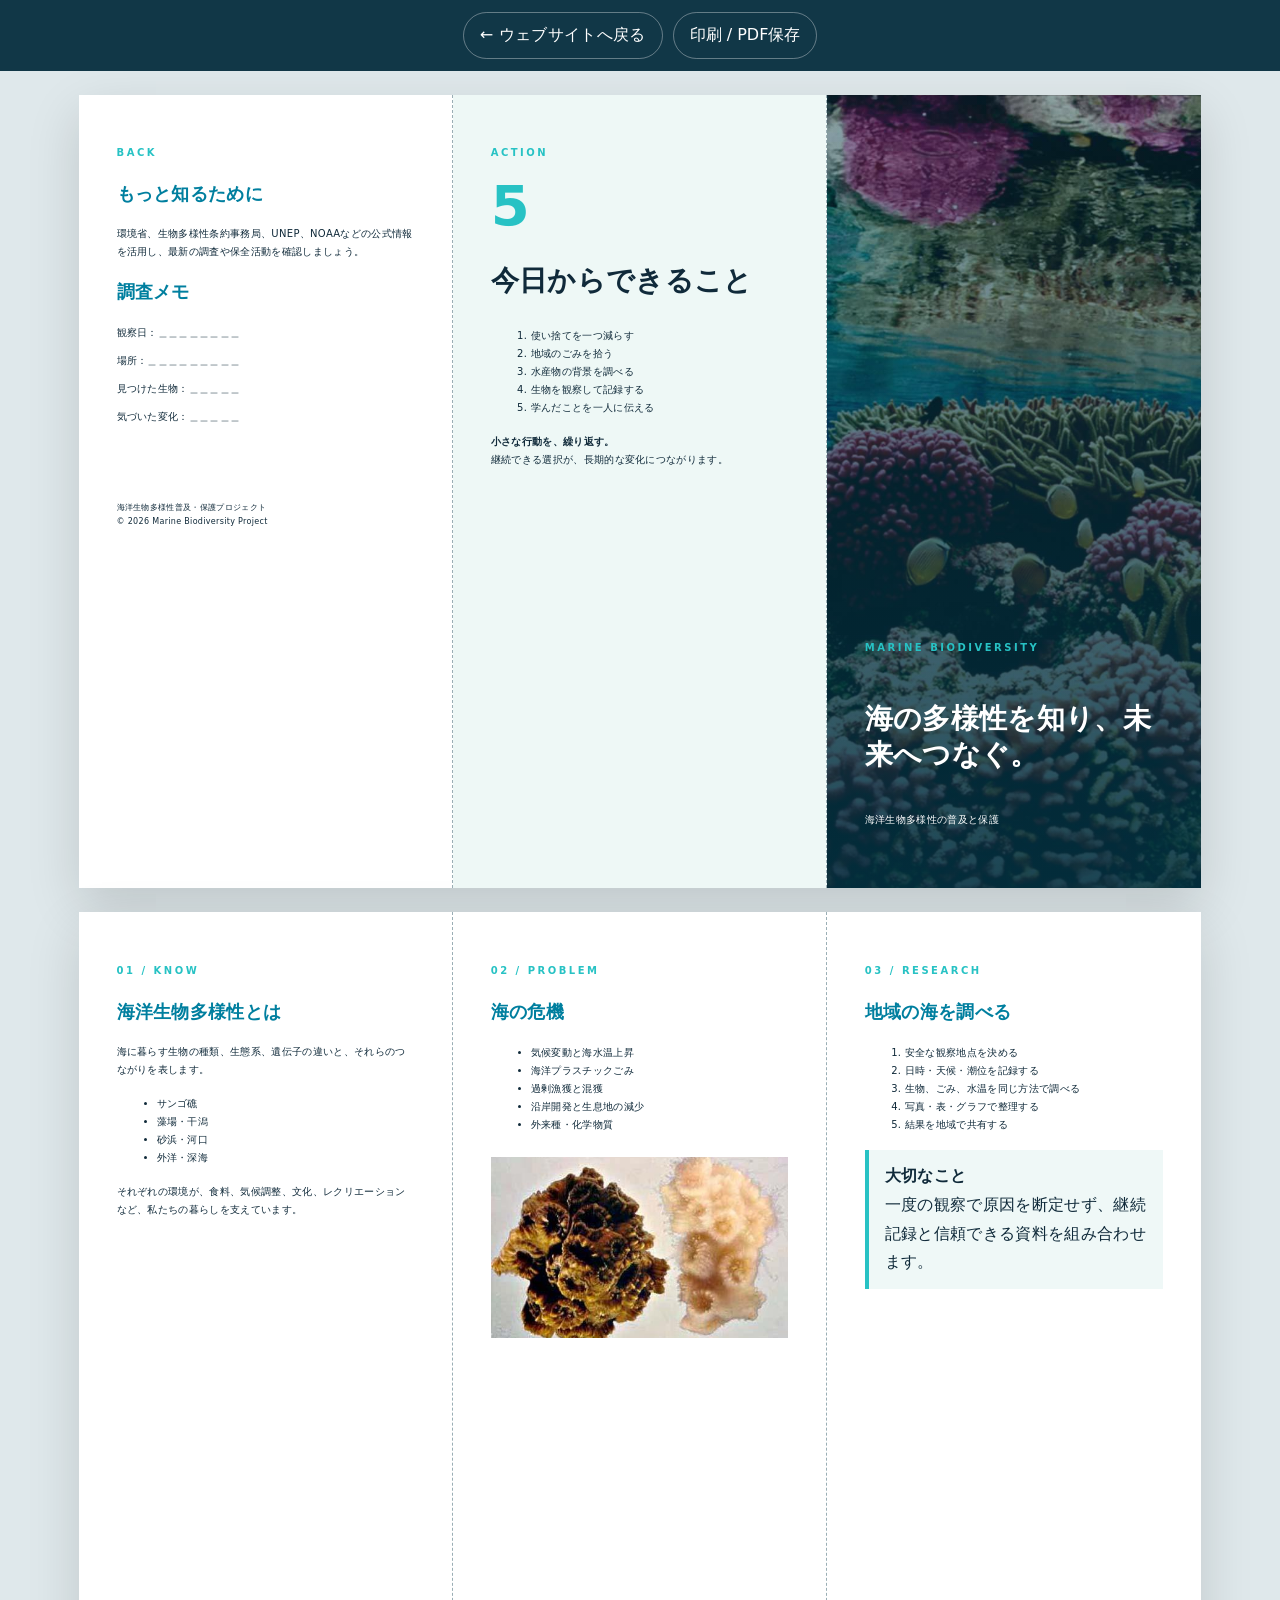
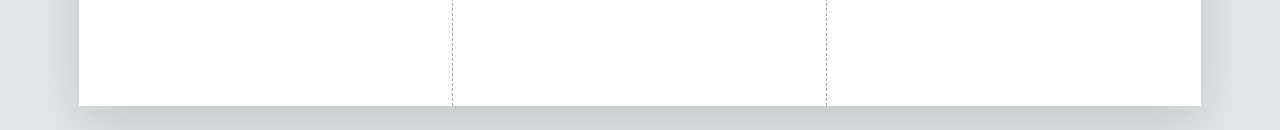
==== pamphlet.html @ f06151c9 "Add initial marine biodiversity website" ====
<!doctype html><html lang="ja"><head><meta charset="utf-8"><meta name="viewport" content="width=device-width,initial-scale=1"><title>海洋生物多様性 パンフレット</title><link rel="stylesheet" href="styles.css"></head>
<body class="doc-body">
<div class="doc-toolbar"><a href="index.html">← ウェブサイトへ戻る</a><button onclick="window.print()">印刷 / PDF保存</button></div>
<section class="brochure-sheet">
  <article class="brochure-panel"><p class="section-kicker">BACK</p><h2>もっと知るために</h2><p>環境省、生物多様性条約事務局、UNEP、NOAAなどの公式情報を活用し、最新の調査や保全活動を確認しましょう。</p><h2>調査メモ</h2><p>観察日：＿＿＿＿＿＿＿＿</p><p>場所：＿＿＿＿＿＿＿＿＿</p><p>見つけた生物：＿＿＿＿＿</p><p>気づいた変化：＿＿＿＿＿</p><p style="margin-top:20mm;font-size:8px">海洋生物多様性普及・保護プロジェクト<br>© 2026 Marine Biodiversity Project</p></article>
  <article class="brochure-panel brochure-action"><p class="section-kicker">ACTION</p><span class="brochure-number">5</span><h1>今日からできること</h1><ol><li>使い捨てを一つ減らす</li><li>地域のごみを拾う</li><li>水産物の背景を調べる</li><li>生物を観察して記録する</li><li>学んだことを一人に伝える</li></ol><p><strong>小さな行動を、繰り返す。</strong><br>継続できる選択が、長期的な変化につながります。</p></article>
  <article class="brochure-panel brochure-cover"><p class="section-kicker">MARINE BIODIVERSITY</p><h1>海の多様性を知り、未来へつなぐ。</h1><p>海洋生物多様性の普及と保護</p></article>
</section>
<section class="brochure-sheet">
  <article class="brochure-panel"><p class="section-kicker">01 / KNOW</p><h2>海洋生物多様性とは</h2><p>海に暮らす生物の種類、生態系、遺伝子の違いと、それらのつながりを表します。</p><ul><li>サンゴ礁</li><li>藻場・干潟</li><li>砂浜・河口</li><li>外洋・深海</li></ul><p>それぞれの環境が、食料、気候調整、文化、レクリエーションなど、私たちの暮らしを支えています。</p></article>
  <article class="brochure-panel"><p class="section-kicker">02 / PROBLEM</p><h2>海の危機</h2><ul><li>気候変動と海水温上昇</li><li>海洋プラスチックごみ</li><li>過剰漁獲と混獲</li><li>沿岸開発と生息地の減少</li><li>外来種・化学物質</li></ul><img src="assets/coral-bleaching.jpg" alt="白化したサンゴの比較" style="width:100%;height:48mm;object-fit:cover;margin-top:6mm"></article>
  <article class="brochure-panel"><p class="section-kicker">03 / RESEARCH</p><h2>地域の海を調べる</h2><ol><li>安全な観察地点を決める</li><li>日時・天候・潮位を記録する</li><li>生物、ごみ、水温を同じ方法で調べる</li><li>写真・表・グラフで整理する</li><li>結果を地域で共有する</li></ol><div class="note-box"><strong>大切なこと</strong><br>一度の観察で原因を断定せず、継続記録と信頼できる資料を組み合わせます。</div></article>
</section>
</body></html>
---- styles.css ----
:root {
  --ink: #102a3a;
  --muted: #5f7280;
  --paper: #f5fbfc;
  --white: #ffffff;
  --deep: #063a52;
  --ocean: #007f9f;
  --aqua: #27c2c4;
  --foam: #dff8f4;
  --coral: #ff7667;
  --sand: #f6d598;
  --line: rgba(16,42,58,.13);
  --shadow: 0 24px 70px rgba(7,47,66,.14);
  --radius: 24px;
  --max: 1180px;
}

* { box-sizing: border-box; }
html { scroll-behavior: smooth; }
body {
  margin: 0;
  font-family: "Noto Sans JP", system-ui, sans-serif;
  color: var(--ink);
  background: var(--paper);
  line-height: 1.8;
  letter-spacing: .02em;
}
img { max-width: 100%; display: block; }
a { color: inherit; }
button, input { font: inherit; }
.container { width: min(var(--max), calc(100% - 40px)); margin-inline: auto; }
.skip-link { position: fixed; left: 16px; top: -60px; background: #fff; padding: 10px 16px; z-index: 999; }
.skip-link:focus { top: 16px; }

.site-header {
  position: fixed; inset: 0 0 auto; z-index: 100;
  color: #fff; transition: .25s ease;
}
.site-header.scrolled { background: rgba(5,45,64,.93); backdrop-filter: blur(14px); box-shadow: 0 1px 0 rgba(255,255,255,.12); }
.nav-wrap { min-height: 78px; display: flex; align-items: center; justify-content: space-between; gap: 24px; }
.brand { display: flex; align-items: center; gap: 12px; text-decoration: none; }
.brand-mark { width: 42px; height: 42px; display: grid; place-items: center; border: 2px solid currentColor; border-radius: 50%; font-size: 28px; }
.brand strong { display: block; font-size: 17px; line-height: 1.2; }
.brand small { display: block; font-size: 8px; letter-spacing: .18em; opacity: .8; margin-top: 4px; }
.global-nav { display: flex; gap: 26px; align-items: center; }
.global-nav a { text-decoration: none; font-size: 13px; font-weight: 700; position: relative; }
.global-nav a::after { content: ""; position: absolute; left: 0; bottom: -8px; width: 0; height: 2px; background: var(--aqua); transition: .2s; }
.global-nav a:hover::after { width: 100%; }
.menu-button { display: none; color: #fff; background: transparent; border: 1px solid rgba(255,255,255,.4); border-radius: 999px; padding: 7px 14px; }

.hero { min-height: 100svh; position: relative; display: grid; align-items: center; color: #fff; overflow: hidden; }
.hero-media { position: absolute; inset: 0; background: url("assets/hero-coral.jpg") center/cover no-repeat; transform: scale(1.04); }
.hero-overlay { position: absolute; inset: 0; background: linear-gradient(90deg, rgba(3,31,49,.92) 0%, rgba(3,47,65,.68) 48%, rgba(4,71,82,.25) 100%), linear-gradient(0deg, rgba(2,31,44,.5), transparent 50%); }
.hero-content { position: relative; z-index: 2; padding-top: 100px; }
.eyebrow, .section-kicker { margin: 0 0 16px; font-size: 12px; font-weight: 900; letter-spacing: .25em; color: var(--aqua); text-transform: uppercase; }
.hero h1 { margin: 0; font-size: clamp(48px, 7.6vw, 104px); line-height: 1.06; letter-spacing: -.055em; max-width: 950px; }
.hero h1 span { color: #86f0e0; }
.hero-lead { width: min(660px, 100%); font-size: clamp(16px, 2vw, 20px); color: rgba(255,255,255,.86); margin: 30px 0; }
.hero-actions { display: flex; flex-wrap: wrap; gap: 12px; }
.button { display: inline-flex; align-items: center; justify-content: center; min-height: 52px; padding: 0 24px; border-radius: 999px; text-decoration: none; font-weight: 700; font-size: 14px; transition: .2s ease; }
.button.primary { background: var(--aqua); color: #053744; }
.button.primary:hover { transform: translateY(-2px); background: #80e9dd; }
.button.ghost { border: 1px solid rgba(255,255,255,.55); color: #fff; }
.button.ghost:hover { background: rgba(255,255,255,.12); }
.scroll-cue { position: absolute; z-index: 3; bottom: 24px; left: 50%; transform: translateX(-50%); font-size: 9px; letter-spacing: .25em; text-decoration: none; opacity: .8; }
.scroll-cue span { display: block; text-align: center; font-size: 20px; animation: bob 1.5s infinite; }
.bubble { position: absolute; border: 1px solid rgba(255,255,255,.3); border-radius: 50%; z-index: 1; animation: float 8s ease-in-out infinite; }
.bubble-1 { width: 60px; height: 60px; right: 12%; top: 28%; }
.bubble-2 { width: 22px; height: 22px; right: 25%; top: 18%; animation-delay: -2s; }
.bubble-3 { width: 100px; height: 100px; right: 35%; bottom: 12%; animation-delay: -4s; }
@keyframes bob { 50% { transform: translateY(7px); } }
@keyframes float { 50% { transform: translateY(-24px); opacity: .4; } }

.section { padding: 110px 0; }
.section-heading { max-width: 760px; margin-bottom: 54px; }
.section-heading h2, .story-copy h2, .quiz-wrap h2 { font-size: clamp(34px, 5vw, 58px); line-height: 1.2; letter-spacing: -.04em; margin: 0 0 18px; }
.section-heading p:last-child { color: var(--muted); margin: 0; font-size: 17px; }
.section-heading.light h2, .section-heading.light p:last-child { color: #fff; }

.intro { background: #fff; }
.stat-grid { display: grid; grid-template-columns: repeat(3, 1fr); gap: 18px; margin-bottom: 38px; }
.stat-card { padding: 32px; border: 1px solid var(--line); border-radius: var(--radius); background: linear-gradient(145deg,#fff,#f4fbfb); }
.stat-card strong { display: block; font-size: clamp(48px, 7vw, 78px); line-height: 1; color: var(--ocean); letter-spacing: -.07em; }
.stat-card strong span { font-size: .33em; margin-left: 3px; letter-spacing: 0; }
.stat-card h3 { margin: 20px 0 8px; font-size: 17px; }
.stat-card p { margin: 0; color: var(--muted); font-size: 14px; }
.ecosystem-grid { display: grid; grid-template-columns: repeat(3, 1fr); gap: 18px; }
.ecosystem-card { min-height: 250px; border-radius: var(--radius); padding: 30px; color: #fff; overflow: hidden; position: relative; }
.ecosystem-card::after { content: ""; position: absolute; width: 180px; height: 180px; border: 1px solid rgba(255,255,255,.2); border-radius: 50%; right: -55px; bottom: -55px; }
.ecosystem-card.coral { background: linear-gradient(150deg,#e7665a,#ff9b7e); }
.ecosystem-card.coast { background: linear-gradient(150deg,#008c7b,#5fc5a2); }
.ecosystem-card.open-sea { background: linear-gradient(150deg,#075274,#1799b4); }
.ecosystem-icon { font-size: 42px; }
.ecosystem-card h3 { font-size: 24px; margin: 45px 0 8px; }
.ecosystem-card p { margin: 0; color: rgba(255,255,255,.86); font-size: 14px; max-width: 300px; }

.threats { background: #06384d; color: #fff; position: relative; overflow: hidden; }
.threats::before { content: ""; position: absolute; width: 680px; height: 680px; border: 1px solid rgba(255,255,255,.07); border-radius: 50%; right: -300px; top: 80px; }
.threat-feature { display: grid; grid-template-columns: 1.18fr .82fr; min-height: 430px; border-radius: 30px; overflow: hidden; background: #fff; color: var(--ink); box-shadow: var(--shadow); }
.threat-feature img { width: 100%; height: 100%; object-fit: cover; }
.threat-copy { padding: 54px; display: flex; flex-direction: column; justify-content: center; }
.tag { align-self: flex-start; display: inline-flex; padding: 7px 12px; border-radius: 999px; background: #ffe5dc; color: #9a3a2f; font-size: 11px; font-weight: 900; letter-spacing: .12em; }
.tag.blue { background: var(--foam); color: #087386; }
.threat-copy h3 { margin: 18px 0; font-size: clamp(26px, 3vw, 40px); line-height: 1.35; letter-spacing: -.03em; }
.threat-copy p { margin: 0; color: var(--muted); }
.threat-list { margin-top: 28px; display: grid; grid-template-columns: repeat(2,1fr); border-top: 1px solid rgba(255,255,255,.18); }
.threat-item { display: grid; grid-template-columns: 50px 1fr; gap: 20px; padding: 30px 20px 30px 0; border-bottom: 1px solid rgba(255,255,255,.18); }
.threat-item:nth-child(odd) { border-right: 1px solid rgba(255,255,255,.18); padding-right: 32px; }
.threat-item:nth-child(even) { padding-left: 32px; }
.threat-item > span { color: var(--aqua); font-weight: 900; font-size: 12px; }
.threat-item h3 { margin: 0 0 8px; }
.threat-item p { color: rgba(255,255,255,.68); margin: 0; font-size: 14px; }

.species-story { background: #e9f8f6; }
.story-grid { display: grid; grid-template-columns: 1fr 1fr; gap: 70px; align-items: center; }
.story-image img { border-radius: 48% 48% 12px 12px; height: 560px; width: 100%; object-fit: cover; box-shadow: var(--shadow); }
.photo-credit { font-size: 10px; color: var(--muted); margin: 10px 0 0; }
.story-copy p { color: var(--muted); font-size: 17px; }
.story-copy blockquote { margin: 30px 0 0; padding: 20px 0 20px 24px; border-left: 4px solid var(--aqua); color: var(--deep); font-weight: 700; font-size: 18px; }

.research { background: #fff; }
.research-steps { display: grid; grid-template-columns: repeat(3,1fr); gap: 18px; }
.step-card { padding: 30px; border-radius: var(--radius); background: #f1f8f9; border: 1px solid var(--line); }
.step-card span { color: var(--ocean); font-size: 11px; font-weight: 900; letter-spacing: .15em; }
.step-card h3 { font-size: 22px; margin: 35px 0 10px; }
.step-card p { color: var(--muted); margin: 0; font-size: 14px; }
.report-preview { margin-top: 22px; padding: 42px; border-radius: 28px; background: linear-gradient(135deg,#e5f8f4,#f8fcf5); display: grid; grid-template-columns: 1.15fr .85fr; gap: 50px; align-items: center; }
.report-preview h3 { font-size: 30px; margin: 14px 0; }
.report-preview p { color: var(--muted); }
.text-link { font-weight: 900; color: var(--ocean); text-decoration: none; }
.mini-chart { display: grid; gap: 16px; }
.mini-chart div span { display: block; font-size: 12px; font-weight: 700; margin-bottom: 7px; }
.mini-chart i { display: block; width: 100%; height: 12px; background: rgba(0,127,159,.12); border-radius: 999px; overflow: hidden; }
.mini-chart i::after { content: ""; display: block; width: var(--value); height: 100%; background: linear-gradient(90deg,var(--ocean),var(--aqua)); border-radius: inherit; }
.mini-chart small { color: var(--muted); }

.actions { background: #f8e8d6; }
.action-grid { display: grid; grid-template-columns: repeat(4,1fr); gap: 16px; }
.action-card { min-height: 290px; background: #fff; border-radius: var(--radius); padding: 28px; display: flex; flex-direction: column; }
.action-card span { width: 38px; height: 38px; display: grid; place-items: center; border-radius: 50%; background: var(--sand); font-size: 11px; font-weight: 900; }
.action-card h3 { margin: auto 0 10px; font-size: 20px; }
.action-card p { margin: 0; color: var(--muted); font-size: 13px; }
.pledge { margin-top: 26px; border-radius: 28px; background: var(--deep); color: #fff; padding: 38px; display: grid; grid-template-columns: .9fr 1.1fr; gap: 40px; align-items: center; }
.pledge h3 { font-size: 26px; margin: 8px 0; }
.pledge p { color: rgba(255,255,255,.68); margin: 0; }
.pledge-buttons { display: grid; gap: 10px; }
.pledge-buttons button { border: 1px solid rgba(255,255,255,.25); color: #fff; background: rgba(255,255,255,.07); text-align: left; padding: 13px 16px; border-radius: 12px; cursor: pointer; }
.pledge-buttons button:hover, .pledge-buttons button.active { background: var(--aqua); color: #073642; border-color: transparent; }

.quiz-section { background: #0b5870; color: #fff; }
.quiz-wrap { display: grid; grid-template-columns: .8fr 1.2fr; gap: 60px; align-items: start; }
.quiz { background: #fff; color: var(--ink); padding: 34px; border-radius: var(--radius); }
.quiz-question { font-weight: 900; font-size: 19px; margin-top: 0; }
.quiz button { width: 100%; text-align: left; border: 1px solid var(--line); background: #f6fafb; padding: 13px 15px; border-radius: 12px; margin-top: 8px; cursor: pointer; }
.quiz button:hover { border-color: var(--ocean); }
.quiz button.correct { background: #dff8ec; border-color: #35a87b; }
.quiz button.wrong { background: #ffe4e0; border-color: #ef7a68; }
.quiz-result { min-height: 30px; margin-bottom: 0; font-weight: 700; }

.resources { background: #fff; }
.resource-grid { display: grid; grid-template-columns: repeat(3,1fr); gap: 18px; }
.resource-card { min-height: 210px; border-radius: var(--radius); border: 1px solid var(--line); padding: 28px; text-decoration: none; display: flex; flex-direction: column; transition: .2s; background: linear-gradient(145deg,#fff,#f4fbfb); }
.resource-card:hover { transform: translateY(-6px); box-shadow: var(--shadow); border-color: transparent; }
.resource-card > span { color: var(--aqua); font-weight: 900; font-size: 12px; }
.resource-card > div { margin-top: auto; }
.resource-card h3 { margin: 0; font-size: 24px; }
.resource-card p { margin: 7px 0 0; color: var(--muted); font-size: 13px; }
.resource-card b { align-self: flex-end; font-size: 28px; color: var(--ocean); }
.sources-section { padding: 0 0 60px; background: #fff; }
details { border-top: 1px solid var(--line); padding-top: 22px; }
summary { cursor: pointer; font-weight: 700; }
details li { margin: 7px 0; color: var(--muted); font-size: 13px; }
.site-footer { background: #052c3d; color: #fff; padding: 54px 0; }
.footer-grid { display: flex; justify-content: space-between; gap: 30px; }
.site-footer strong { font-size: 24px; }
.site-footer p { color: rgba(255,255,255,.55); font-size: 12px; }
.site-footer a { color: var(--aqua); text-decoration: none; }

.reveal { opacity: 1; transform: none; }
.js .reveal { opacity: 0; transform: translateY(24px); transition: .7s ease; }
.js .reveal.visible { opacity: 1; transform: none; }

/* 内部資料ページ */
.doc-body { background: #dfe8eb; }
.doc-toolbar { position: sticky; top: 0; z-index: 10; display: flex; gap: 10px; justify-content: center; padding: 12px; background: rgba(5,44,61,.94); color: #fff; }
.doc-toolbar a, .doc-toolbar button { border: 1px solid rgba(255,255,255,.35); color: #fff; background: transparent; border-radius: 999px; padding: 8px 16px; text-decoration: none; cursor: pointer; }
.paper { width: 210mm; min-height: 297mm; margin: 24px auto; background: #fff; padding: 18mm; box-shadow: 0 18px 50px rgba(0,0,0,.14); }
.paper h1 { font-size: 30px; line-height: 1.35; margin: 0; }
.paper h2 { font-size: 20px; margin: 28px 0 10px; padding-bottom: 6px; border-bottom: 2px solid var(--ocean); }
.paper h3 { font-size: 16px; }
.paper p, .paper li, .paper td, .paper th { font-size: 11.5px; line-height: 1.75; }
.paper table { width: 100%; border-collapse: collapse; }
.paper th, .paper td { border: 1px solid #b8c7cc; padding: 7px; text-align: left; }
.paper th { background: #e8f5f5; }
.doc-cover { min-height: 250mm; display: flex; flex-direction: column; justify-content: space-between; background: linear-gradient(150deg,#073e56,#0292a2); color: #fff; position: relative; overflow: hidden; }
.doc-cover::after { content: ""; position: absolute; width: 180mm; height: 180mm; border: 1px solid rgba(255,255,255,.18); border-radius: 50%; right: -80mm; bottom: -80mm; }
.doc-cover .cover-label { letter-spacing: .2em; font-size: 12px; color: #89f2e4; }
.doc-cover h1 { font-size: 44px; max-width: 150mm; }
.doc-cover .cover-meta { border-top: 1px solid rgba(255,255,255,.3); padding-top: 12px; }
.note-box { background: #eff8f7; border-left: 4px solid var(--aqua); padding: 12px 16px; }
.placeholder { border: 1px dashed #8fa7b0; min-height: 100px; display: grid; place-items: center; color: #718994; background: #f7fafb; }
.report-bars { display: grid; gap: 10px; margin-top: 15px; }
.report-bars div { display: grid; grid-template-columns: 90px 1fr 40px; gap: 8px; align-items: center; font-size: 11px; }
.report-bars i { height: 10px; background: #dbe8eb; border-radius: 99px; overflow: hidden; }
.report-bars i::after { content: ""; display: block; height: 100%; width: var(--w); background: var(--ocean); }

.panel-sheet { width: 420mm; min-height: 297mm; margin: 24px auto; background: #fff; box-shadow: 0 18px 50px rgba(0,0,0,.14); padding: 18mm; }
.panel-title { display: flex; align-items: end; justify-content: space-between; border-bottom: 5px solid var(--aqua); padding-bottom: 8px; margin-bottom: 16mm; }
.panel-title h1 { font-size: 40px; margin: 0; }
.panel-title span { font-size: 54px; color: var(--aqua); font-weight: 900; }
.panel-grid { display: grid; grid-template-columns: 1fr 1fr; gap: 15mm; }
.panel-sheet h2 { font-size: 28px; }
.panel-sheet p, .panel-sheet li { font-size: 16px; }
.panel-image { width: 100%; height: 150mm; object-fit: cover; border-radius: 8mm; }
.panel-callout { background: var(--deep); color: #fff; border-radius: 8mm; padding: 10mm; }
.panel-callout strong { font-size: 34px; display: block; color: #83eadf; }

.brochure-sheet { width: 297mm; height: 210mm; margin: 24px auto; background: #fff; box-shadow: 0 18px 50px rgba(0,0,0,.14); display: grid; grid-template-columns: repeat(3,1fr); overflow: hidden; }
.brochure-panel { padding: 13mm 10mm; border-right: 1px dashed #9aaeb5; position: relative; }
.brochure-panel:last-child { border-right: 0; }
.brochure-panel h1 { font-size: 28px; line-height: 1.3; }
.brochure-panel h2 { font-size: 18px; color: var(--ocean); }
.brochure-panel p, .brochure-panel li { font-size: 10px; }
.brochure-cover { color: #fff; background: linear-gradient(rgba(3,49,65,.45),rgba(3,49,65,.9)), url("assets/hero-coral.jpg") center/cover; display: flex; flex-direction: column; justify-content: end; }
.brochure-number { font-size: 56px; color: var(--aqua); font-weight: 900; line-height: 1; }
.brochure-action { background: #eef8f6; }

@media (max-width: 900px) {
  .global-nav { position: absolute; top: 70px; right: 20px; display: none; width: min(300px,calc(100vw - 40px)); flex-direction: column; align-items: stretch; gap: 0; background: rgba(5,45,64,.98); padding: 14px; border-radius: 16px; }
  .global-nav.open { display: flex; }
  .global-nav a { padding: 12px; }
  .menu-button { display: inline-block; }
  .stat-grid, .ecosystem-grid, .research-steps, .resource-grid { grid-template-columns: 1fr; }
  .threat-feature, .story-grid, .report-preview, .pledge, .quiz-wrap { grid-template-columns: 1fr; }
  .threat-feature img { height: 340px; }
  .threat-list { grid-template-columns: 1fr; }
  .threat-item:nth-child(odd), .threat-item:nth-child(even) { border-right: 0; padding: 24px 0; }
  .action-grid { grid-template-columns: repeat(2,1fr); }
  .story-image img { height: 430px; }
  .paper, .panel-sheet, .brochure-sheet { width: calc(100% - 20px); min-height: auto; height: auto; }
  .panel-grid, .brochure-sheet { grid-template-columns: 1fr; }
  .brochure-panel { border-right: 0; border-bottom: 1px dashed #9aaeb5; }
}
@media (max-width: 560px) {
  .container { width: min(100% - 28px,var(--max)); }
  .section { padding: 78px 0; }
  .hero h1 { font-size: 50px; }
  .action-grid { grid-template-columns: 1fr; }
  .threat-copy { padding: 30px; }
  .footer-grid { flex-direction: column; }
  .paper { padding: 10mm; }
}

@media print {
  body.doc-body { background: #fff; }
  .doc-toolbar { display: none !important; }
  .paper, .panel-sheet, .brochure-sheet { margin: 0; box-shadow: none; break-after: page; }
  .paper { width: 210mm; min-height: 297mm; }
  .panel-sheet { width: 420mm; min-height: 297mm; }
  .brochure-sheet { width: 297mm; height: 210mm; }
}
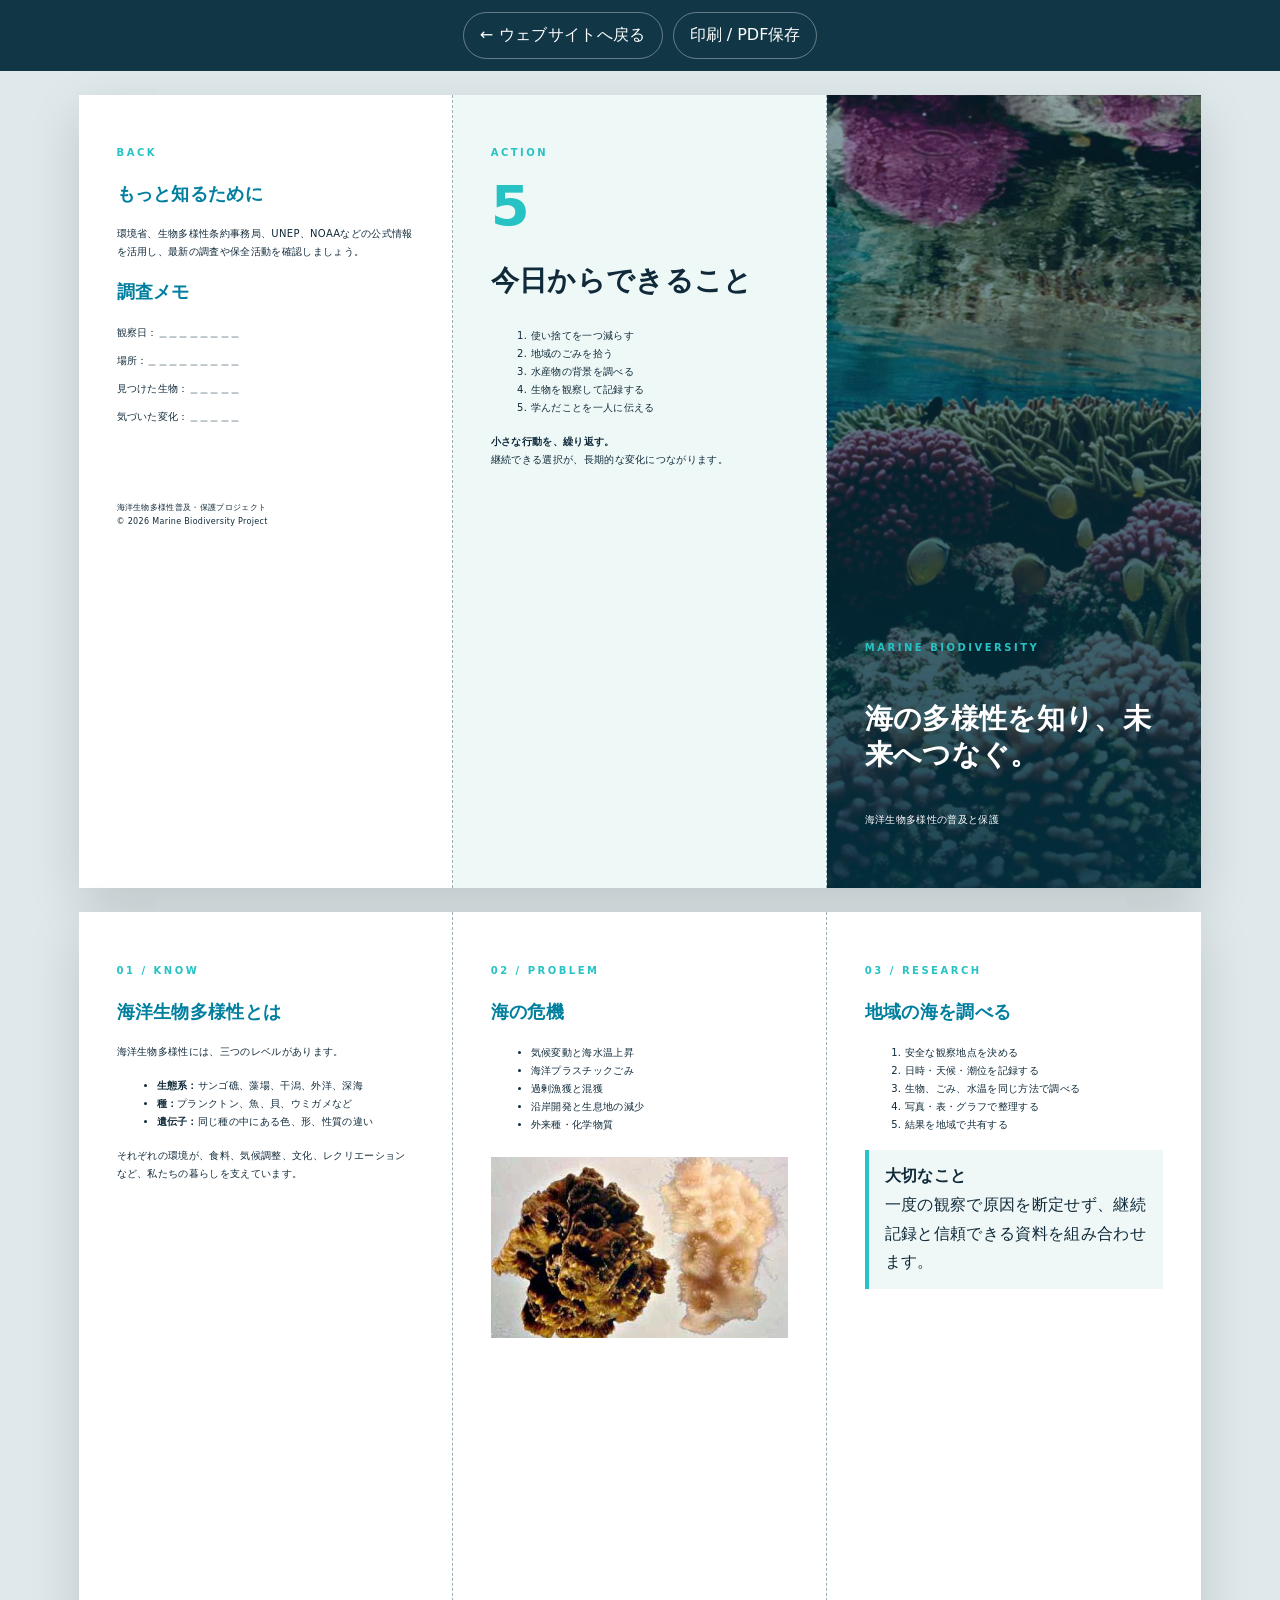
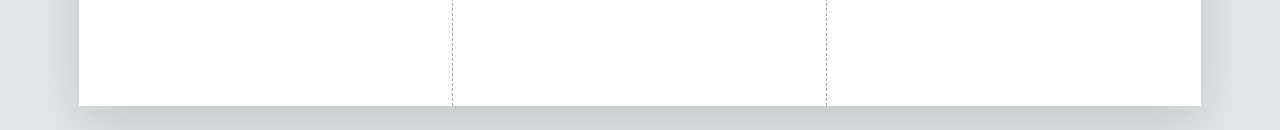
==== commit 4ccd53ae: "Add files via upload fix" ====
--- a/pamphlet.html
+++ b/pamphlet.html
@@ -7,7 +7,7 @@
   <article class="brochure-panel brochure-cover"><p class="section-kicker">MARINE BIODIVERSITY</p><h1>海の多様性を知り、未来へつなぐ。</h1><p>海洋生物多様性の普及と保護</p></article>
 </section>
 <section class="brochure-sheet">
-  <article class="brochure-panel"><p class="section-kicker">01 / KNOW</p><h2>海洋生物多様性とは</h2><p>海に暮らす生物の種類、生態系、遺伝子の違いと、それらのつながりを表します。</p><ul><li>サンゴ礁</li><li>藻場・干潟</li><li>砂浜・河口</li><li>外洋・深海</li></ul><p>それぞれの環境が、食料、気候調整、文化、レクリエーションなど、私たちの暮らしを支えています。</p></article>
+  <article class="brochure-panel"><p class="section-kicker">01 / KNOW</p><h2>海洋生物多様性とは</h2><p>海洋生物多様性には、三つのレベルがあります。</p><ul><li><strong>生態系：</strong>サンゴ礁、藻場、干潟、外洋、深海</li><li><strong>種：</strong>プランクトン、魚、貝、ウミガメなど</li><li><strong>遺伝子：</strong>同じ種の中にある色、形、性質の違い</li></ul><p>それぞれの環境が、食料、気候調整、文化、レクリエーションなど、私たちの暮らしを支えています。</p></article>
   <article class="brochure-panel"><p class="section-kicker">02 / PROBLEM</p><h2>海の危機</h2><ul><li>気候変動と海水温上昇</li><li>海洋プラスチックごみ</li><li>過剰漁獲と混獲</li><li>沿岸開発と生息地の減少</li><li>外来種・化学物質</li></ul><img src="assets/coral-bleaching.jpg" alt="白化したサンゴの比較" style="width:100%;height:48mm;object-fit:cover;margin-top:6mm"></article>
   <article class="brochure-panel"><p class="section-kicker">03 / RESEARCH</p><h2>地域の海を調べる</h2><ol><li>安全な観察地点を決める</li><li>日時・天候・潮位を記録する</li><li>生物、ごみ、水温を同じ方法で調べる</li><li>写真・表・グラフで整理する</li><li>結果を地域で共有する</li></ol><div class="note-box"><strong>大切なこと</strong><br>一度の観察で原因を断定せず、継続記録と信頼できる資料を組み合わせます。</div></article>
 </section>
--- a/styles.css
+++ b/styles.css
@@ -259,3 +259,354 @@
   .panel-sheet { width: 420mm; min-height: 297mm; }
   .brochure-sheet { width: 297mm; height: 210mm; }
 }
+
+
+/* 海洋生物普及セクション */
+.species-guide {
+  background:
+    radial-gradient(circle at 90% 5%, rgba(39,194,196,.14), transparent 30%),
+    linear-gradient(180deg, #f3fbfb 0%, #eaf7f6 100%);
+}
+.species-guide-grid {
+  display: grid;
+  grid-template-columns: repeat(3, minmax(0, 1fr));
+  gap: 18px;
+}
+.species-guide-card {
+  display: flex;
+  min-height: 390px;
+  flex-direction: column;
+  padding: 30px;
+  border: 1px solid var(--line);
+  border-radius: var(--radius);
+  background: rgba(255,255,255,.92);
+  box-shadow: 0 16px 45px rgba(7,47,66,.08);
+}
+.species-symbol {
+  display: grid;
+  width: 64px;
+  height: 64px;
+  place-items: center;
+  margin-bottom: 24px;
+  border-radius: 20px;
+  background: var(--foam);
+  font-size: 34px;
+}
+.species-type {
+  margin: 0 0 5px;
+  color: var(--ocean);
+  font-size: 11px;
+  font-weight: 900;
+  letter-spacing: .12em;
+}
+.species-guide-card h3 {
+  margin: 0 0 12px;
+  font-size: 25px;
+}
+.species-guide-card > p:not(.species-type) {
+  margin: 0;
+  color: var(--muted);
+  font-size: 14px;
+}
+.species-guide-card dl {
+  margin: auto 0 0;
+  padding-top: 22px;
+  border-top: 1px solid var(--line);
+}
+.species-guide-card dt {
+  color: var(--deep);
+  font-size: 12px;
+  font-weight: 900;
+}
+.species-guide-card dd {
+  margin: 5px 0 0;
+  color: var(--muted);
+  font-size: 13px;
+}
+.species-learning-note {
+  display: grid;
+  grid-template-columns: .7fr 1.3fr;
+  gap: 50px;
+  margin-top: 24px;
+  padding: 38px;
+  border-radius: 28px;
+  background: var(--deep);
+  color: #fff;
+}
+.species-learning-note h3 {
+  margin: 0;
+  font-size: 28px;
+}
+.species-learning-note ol {
+  margin: 0;
+  padding-left: 22px;
+}
+.species-learning-note li {
+  margin: 0 0 13px;
+  color: rgba(255,255,255,.78);
+}
+.species-learning-note strong {
+  color: #fff;
+}
+
+/* 外部ニュース・公式情報 */
+.external-news {
+  background: #edf6f7;
+}
+.news-grid {
+  display: grid;
+  grid-template-columns: repeat(2, minmax(0, 1fr));
+  gap: 20px;
+}
+.news-card {
+  display: flex;
+  min-height: 270px;
+  flex-direction: column;
+  padding: 30px;
+  border: 1px solid var(--line);
+  border-radius: var(--radius);
+  background: #fff;
+  color: inherit;
+  text-decoration: none;
+  box-shadow: 0 14px 36px rgba(5,55,70,.07);
+  transition: transform .25s ease, box-shadow .25s ease, border-color .25s ease;
+}
+.news-card:hover {
+  transform: translateY(-5px);
+  border-color: rgba(0,127,159,.35);
+  box-shadow: 0 20px 44px rgba(5,55,70,.13);
+}
+.news-source {
+  margin-bottom: 20px;
+  color: var(--ocean);
+  font-size: 11px;
+  font-weight: 900;
+  letter-spacing: .12em;
+}
+.news-card h3 {
+  margin: 0 0 14px;
+  color: var(--deep);
+  font-size: 23px;
+  line-height: 1.5;
+}
+.news-card p {
+  margin: 0 0 24px;
+  color: var(--muted);
+  font-size: 14px;
+}
+.news-card b {
+  margin-top: auto;
+  color: var(--ocean);
+}
+
+/* 完成版報告書 */
+.model-data-banner {
+  margin: 0 0 22px;
+  padding: 12px 16px;
+  border: 2px solid #e19c2f;
+  border-radius: 10px;
+  background: #fff7e6;
+  color: #694713;
+  font-size: 11.5px;
+  font-weight: 700;
+}
+.report-meta-grid {
+  display: grid;
+  grid-template-columns: repeat(2, 1fr);
+  gap: 8px 18px;
+  margin: 16px 0 22px;
+}
+.report-meta-grid div {
+  padding: 10px 12px;
+  border: 1px solid #c6d5da;
+  border-radius: 7px;
+  background: #f7fbfc;
+}
+.report-meta-grid span {
+  display: block;
+  color: var(--muted);
+  font-size: 9.5px;
+}
+.report-meta-grid strong {
+  display: block;
+  margin-top: 2px;
+  font-size: 11.5px;
+}
+.report-summary-grid {
+  display: grid;
+  grid-template-columns: repeat(3, 1fr);
+  gap: 10px;
+  margin: 14px 0 22px;
+}
+.report-summary-card {
+  padding: 14px;
+  border-radius: 10px;
+  background: #eaf7f6;
+  text-align: center;
+}
+.report-summary-card strong {
+  display: block;
+  color: var(--ocean);
+  font-size: 28px;
+  line-height: 1.1;
+}
+.report-summary-card span {
+  font-size: 10px;
+}
+.report-map {
+  min-height: 115px;
+  padding: 14px;
+  border: 1px solid #b8c7cc;
+  border-radius: 8px;
+  background:
+    linear-gradient(135deg, rgba(39,194,196,.12), rgba(0,127,159,.04)),
+    repeating-linear-gradient(0deg, transparent 0 19px, rgba(16,42,58,.05) 20px),
+    repeating-linear-gradient(90deg, transparent 0 19px, rgba(16,42,58,.05) 20px);
+}
+.report-map strong {
+  display: block;
+  margin-bottom: 8px;
+  color: var(--deep);
+}
+.report-map p {
+  margin: 0;
+}
+.finding-box {
+  margin: 14px 0;
+  padding: 13px 15px;
+  border-left: 4px solid var(--ocean);
+  background: #eff8fa;
+}
+.finding-box strong {
+  color: var(--deep);
+}
+.report-photo-grid {
+  display: grid;
+  grid-template-columns: 1fr 1fr;
+  gap: 10px;
+}
+.report-photo-grid figure {
+  margin: 0;
+}
+.report-photo-grid img {
+  width: 100%;
+  height: 145px;
+  object-fit: cover;
+  border-radius: 8px;
+}
+.report-photo-grid figcaption {
+  margin-top: 5px;
+  color: var(--muted);
+  font-size: 9px;
+}
+.reference-list a {
+  color: var(--ocean);
+  word-break: break-all;
+}
+.status-pill {
+  display: inline-flex;
+  padding: 3px 8px;
+  border-radius: 999px;
+  background: #e5f7ec;
+  color: #24794f;
+  font-size: 9px;
+  font-weight: 900;
+}
+.status-pill.caution {
+  background: #fff2d9;
+  color: #8d5a00;
+}
+
+@media (max-width: 900px) {
+  .species-guide-grid,
+  .news-grid {
+    grid-template-columns: 1fr 1fr;
+  }
+  .species-learning-note {
+    grid-template-columns: 1fr;
+    gap: 20px;
+  }
+}
+
+@media (max-width: 620px) {
+  .species-guide-grid,
+  .news-grid {
+    grid-template-columns: 1fr;
+  }
+  .species-guide-card {
+    min-height: auto;
+  }
+  .report-meta-grid,
+  .report-summary-grid,
+  .report-photo-grid {
+    grid-template-columns: 1fr;
+  }
+}
+
+
+/* 三つの生物多様性 */
+.diversity-explainer {
+  margin-top: 64px;
+  padding: 48px;
+  border: 1px solid rgba(8,70,85,.12);
+  border-radius: 28px;
+  background: linear-gradient(135deg,#f2fbfa,#eef7f9);
+}
+.diversity-explainer-heading {
+  max-width: 760px;
+  margin-bottom: 32px;
+}
+.diversity-explainer-heading h3 {
+  margin: 8px 0 16px;
+  color: var(--deep);
+  font-size: clamp(1.7rem,3vw,2.5rem);
+}
+.diversity-level-grid {
+  display: grid;
+  grid-template-columns: repeat(3,minmax(0,1fr));
+  gap: 20px;
+}
+.diversity-level-card {
+  padding: 28px;
+  border-radius: 20px;
+  background: #fff;
+  box-shadow: 0 12px 32px rgba(5,55,70,.08);
+}
+.diversity-number {
+  display: block;
+  margin-bottom: 14px;
+  color: var(--aqua);
+  font-weight: 900;
+  letter-spacing: .08em;
+}
+.diversity-level-card h4 {
+  margin: 0 0 12px;
+  color: var(--deep);
+  font-size: 1.25rem;
+}
+.diversity-level-card p {
+  margin: 0;
+  color: var(--muted);
+  font-size: 14px;
+}
+.diversity-level-card small {
+  display: block;
+  margin-top: 18px;
+  color: #168c91;
+  font-weight: 700;
+}
+.diversity-connection {
+  margin-top: 24px;
+  padding: 24px 28px;
+  border-left: 4px solid var(--aqua);
+  border-radius: 10px;
+  background: rgba(255,255,255,.72);
+}
+.diversity-connection p {
+  margin: 8px 0 0;
+  color: var(--muted);
+}
+@media (max-width: 820px) {
+  .diversity-explainer { padding: 28px 20px; }
+  .diversity-level-grid { grid-template-columns: 1fr; }
+}
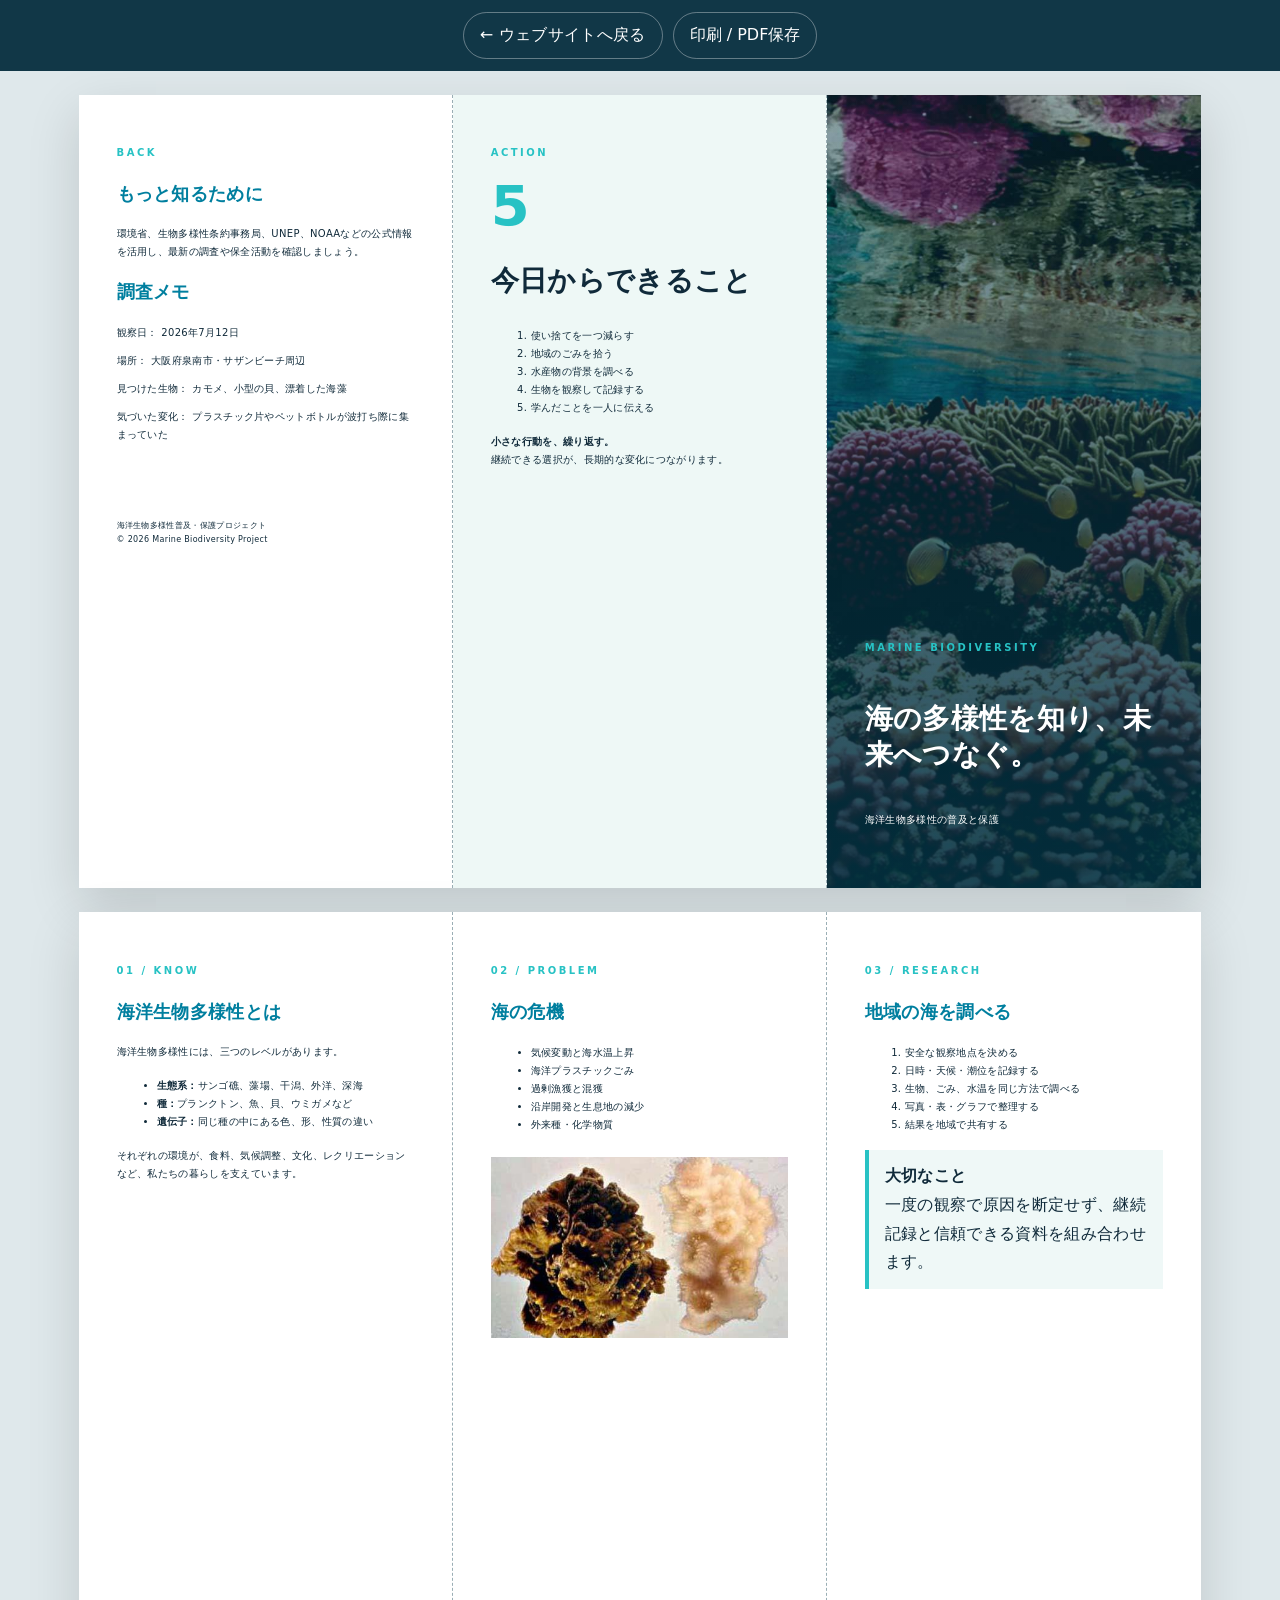
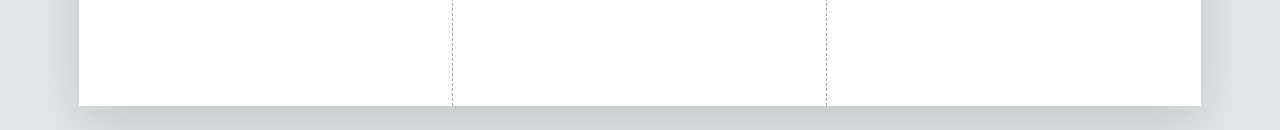
==== commit 15faf576: "Add files via upload" ====
--- a/pamphlet.html
+++ b/pamphlet.html
@@ -2,7 +2,7 @@
 <body class="doc-body">
 <div class="doc-toolbar"><a href="index.html">← ウェブサイトへ戻る</a><button onclick="window.print()">印刷 / PDF保存</button></div>
 <section class="brochure-sheet">
-  <article class="brochure-panel"><p class="section-kicker">BACK</p><h2>もっと知るために</h2><p>環境省、生物多様性条約事務局、UNEP、NOAAなどの公式情報を活用し、最新の調査や保全活動を確認しましょう。</p><h2>調査メモ</h2><p>観察日：＿＿＿＿＿＿＿＿</p><p>場所：＿＿＿＿＿＿＿＿＿</p><p>見つけた生物：＿＿＿＿＿</p><p>気づいた変化：＿＿＿＿＿</p><p style="margin-top:20mm;font-size:8px">海洋生物多様性普及・保護プロジェクト<br>© 2026 Marine Biodiversity Project</p></article>
+  <article class="brochure-panel"><p class="section-kicker">BACK</p><h2>もっと知るために</h2><p>環境省、生物多様性条約事務局、UNEP、NOAAなどの公式情報を活用し、最新の調査や保全活動を確認しましょう。</p><h2>調査メモ</h2><p>観察日： 2026年7月12日</p><p>場所： 大阪府泉南市・サザンビーチ周辺</p><p>見つけた生物： カモメ、小型の貝、漂着した海藻</p><p>気づいた変化： プラスチック片やペットボトルが波打ち際に集まっていた</p><p style="margin-top:20mm;font-size:8px">海洋生物多様性普及・保護プロジェクト<br>© 2026 Marine Biodiversity Project</p></article>
   <article class="brochure-panel brochure-action"><p class="section-kicker">ACTION</p><span class="brochure-number">5</span><h1>今日からできること</h1><ol><li>使い捨てを一つ減らす</li><li>地域のごみを拾う</li><li>水産物の背景を調べる</li><li>生物を観察して記録する</li><li>学んだことを一人に伝える</li></ol><p><strong>小さな行動を、繰り返す。</strong><br>継続できる選択が、長期的な変化につながります。</p></article>
   <article class="brochure-panel brochure-cover"><p class="section-kicker">MARINE BIODIVERSITY</p><h1>海の多様性を知り、未来へつなぐ。</h1><p>海洋生物多様性の普及と保護</p></article>
 </section>
